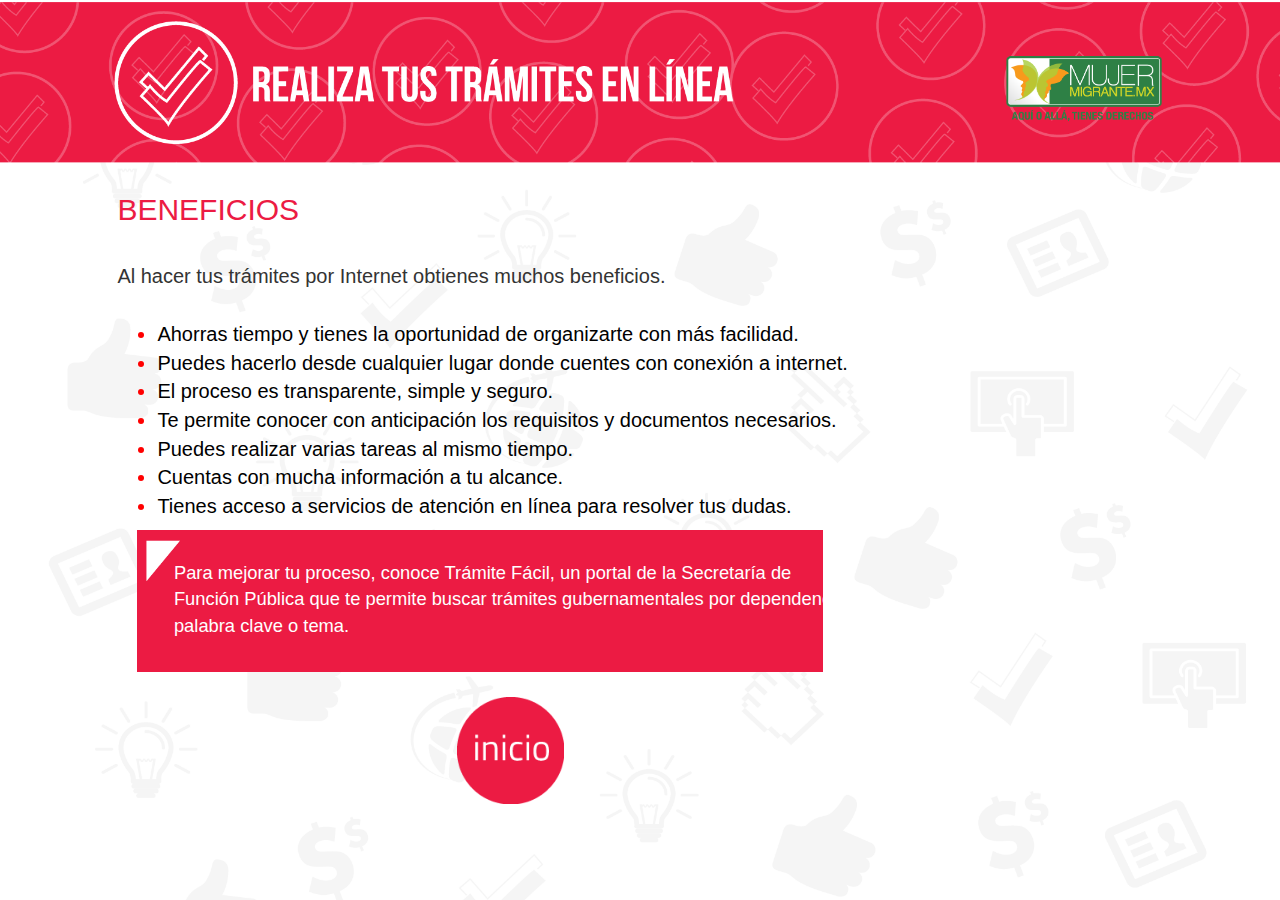
==== beneficios.html @ 869783be "almost_normal_views" ====
<!DOCTYPE HTML>
<html>
  <head>
    <meta http-equiv="content-type" content="text/html; charset=utf-8">
    <link href="css/bootstrap.css" rel="stylesheet" />
    <link href="css/s2.css" rel="stylesheet" />
    <script type="text/javascript" src="js/jquery.js"></script>
    <script type="text/javascript" src="js/bootstrap.min.js"></script>
    <script type="text/javascript" src="js/personal.js"></script>
    <title>Beneficios</title>
  </head>
<body>
	<div id="" class="col-md-offset-9 col-md-3">
	 	<a target='_blank' href="http://mujermigrante.mx/"><img class="col-md-9" src="css/img/h1.logomm.png"></a>
	 </div>

	<div id="all_text" class="col-xs-10 col-sm-5 col-md-8">
		<p id="titulo_in">BENEFICIOS</p>
		<br>
		<p class="normal_text">Al hacer tus trámites por Internet obtienes muchos beneficios.</p>
		<br>
		<ul class="normal_text">
			<li><span>Ahorras tiempo y tienes la oportunidad de organizarte con más facilidad.</span></li>
			<li><span>Puedes hacerlo desde cualquier lugar donde cuentes con conexión a internet.</span></li>
			<li><span>El proceso es transparente, simple y seguro.</span></li>
			<li><span>Te permite conocer con anticipación los requisitos y documentos necesarios.</span></li>
			<li><span>Puedes realizar varias tareas al mismo tiempo.</span></li>
			<li><span>Cuentas con mucha información a tu alcance.</span></li>
			<li><span>Tienes acceso a servicios de atención en línea para resolver tus dudas.</span></li>

		</ul>	
	</div>

	<div class="col-md-offset-1 col-md-7">
		<img class="col-md-12" src="css/img/S2.Contenedor.png">
		<p id="sq_red">Para mejorar tu proceso, conoce Trámite Fácil, un portal de la Secretaría de Función Pública que te permite buscar trámites gubernamentales por dependencia, palabra clave o tema.</p>
	</div>

	<div class="col-md-offset-4 col-md-8">
		<img class="inicio col-md-2" src="css/img/S2.Icono_inicio.png">	
    </div>  

	

	



     
  
                 
</body>
</html>
---- css/s2.css ----
body{
    background-image:url('img/S2.Background.png');
    background-repeat: no-repeat;
    background-size: cover;
}
#all_text{
	 margin-top: 2%;
    margin-left: 8%;
}
#titulo_in{
	   font-size: 30px;
	   color:#EC1B43;
}
.normal_text{
	    font-size: 20px;
}
.mujer_mig_log{
	    margin-top: -9%;
}

li {
  color: red; /* bullet color */
}
li span {
  color: black; /* text color */
}

#sq_red{
  position: absolute;
  margin-top: 4%;
  margin-left: 7%;
  font-size: 131%;
  color: white;

}
.inicio{
margin-top: 3%;
}
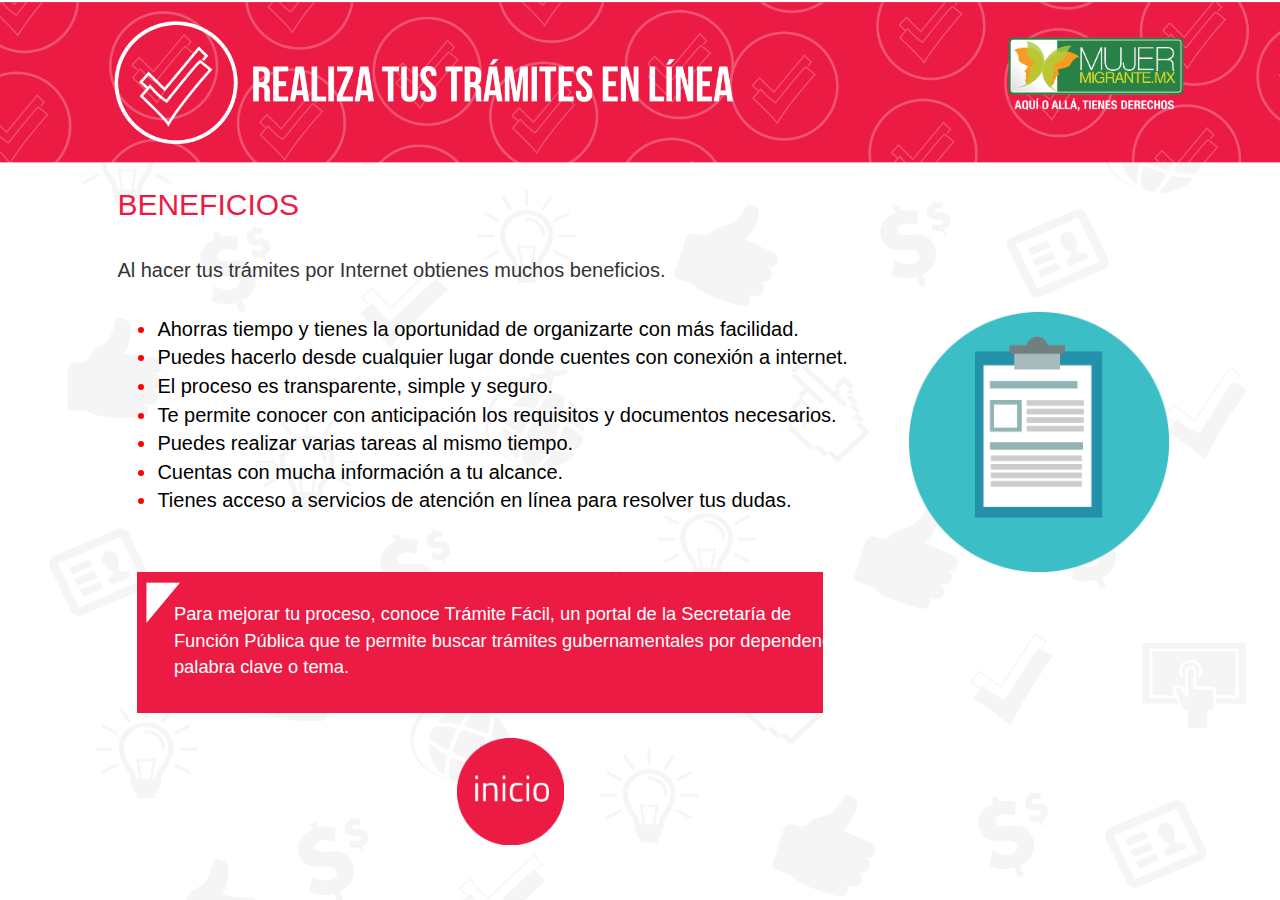
==== commit 52de3c86: "no_responisve" ====
--- a/beneficios.html
+++ b/beneficios.html
@@ -10,11 +10,11 @@
     <title>Beneficios</title>
   </head>
 <body>
-	<div id="" class="col-md-offset-9 col-md-3">
-	 	<a target='_blank' href="http://mujermigrante.mx/"><img class="col-md-9" src="css/img/h1.logomm.png"></a>
-	 </div>
+	<div id="" class="col-md-offset-9 col-xs-offset-8 col-xs-4 col-sm-3 col-md-3">
+      <a target="_blank" href="http://mujermigrante.mx/"><img class="mujer_mig_log col-xs-12 col-sm-12 col-md-10" src="css/img/h1.logomm.png"></a>
+    </div>
 
-	<div id="all_text" class="col-xs-10 col-sm-5 col-md-8">
+	<div id="all_text" class=" col-md-8">
 		<p id="titulo_in">BENEFICIOS</p>
 		<br>
 		<p class="normal_text">Al hacer tus trámites por Internet obtienes muchos beneficios.</p>
@@ -30,11 +30,17 @@
 
 		</ul>	
 	</div>
+		<div id="hoja" class="col-md-3">
+		<img class="col-md-12" src="css/img/Imagen beneficios.png">
+	</div>
 
 	<div class="col-md-offset-1 col-md-7">
 		<img class="col-md-12" src="css/img/S2.Contenedor.png">
 		<p id="sq_red">Para mejorar tu proceso, conoce Trámite Fácil, un portal de la Secretaría de Función Pública que te permite buscar trámites gubernamentales por dependencia, palabra clave o tema.</p>
 	</div>
+
+
+
 
 	<div class="col-md-offset-4 col-md-8">
 		<img class="inicio col-md-2" src="css/img/S2.Icono_inicio.png">	
--- a/css/s2.css
+++ b/css/s2.css
@@ -35,4 +35,8 @@
 }
 .inicio{
 margin-top: 3%;
+}
+#hoja{
+      margin-top: 12%;
+    margin-left: -6%;
 }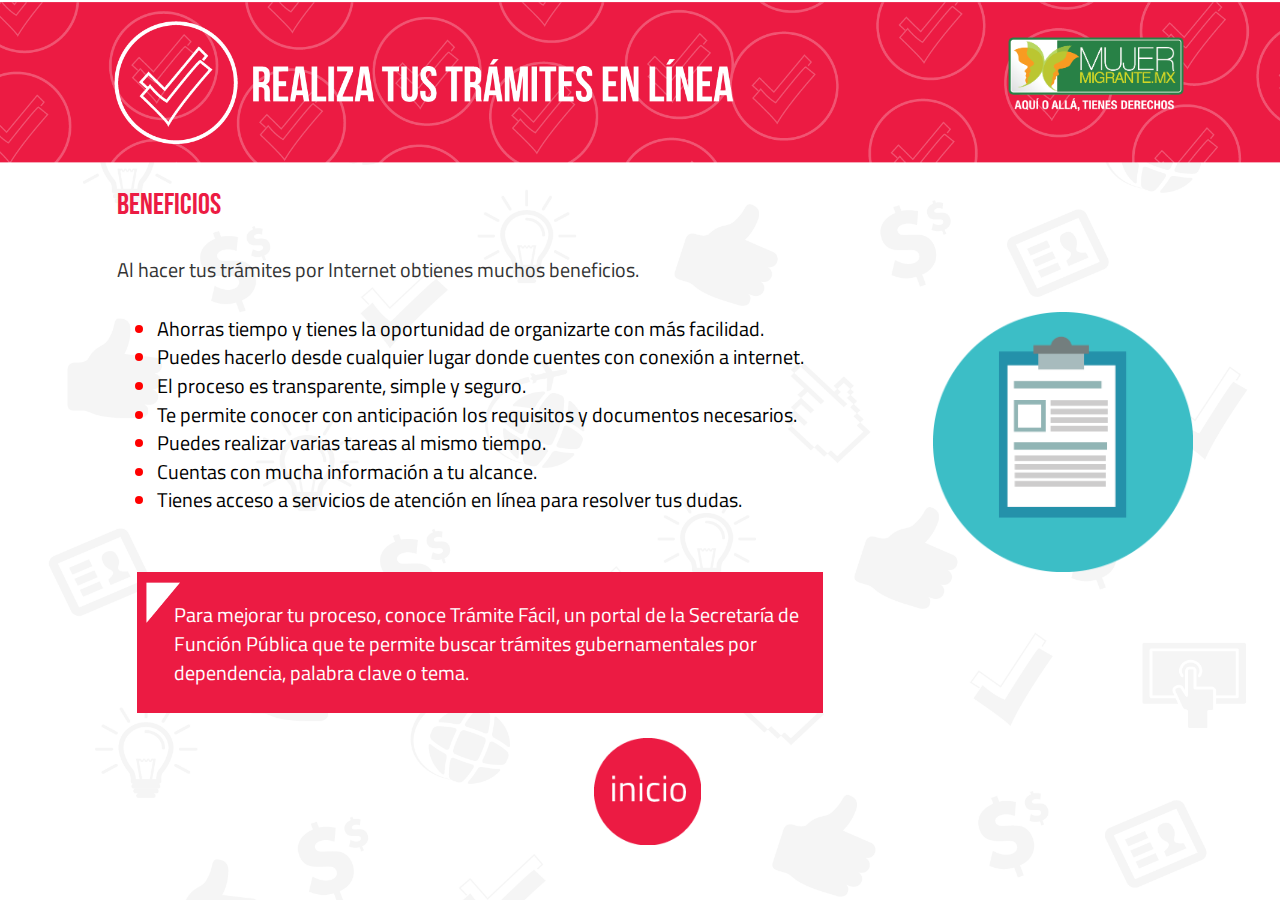
==== commit 8db0f27b: "logo" ====
--- a/beneficios.html
+++ b/beneficios.html
@@ -4,22 +4,23 @@
     <meta http-equiv="content-type" content="text/html; charset=utf-8">
     <link href="css/bootstrap.css" rel="stylesheet" />
     <link href="css/s2.css" rel="stylesheet" />
+    <link href="css/style-all.css" rel="stylesheet" />
     <script type="text/javascript" src="js/jquery.js"></script>
     <script type="text/javascript" src="js/bootstrap.min.js"></script>
     <script type="text/javascript" src="js/personal.js"></script>
     <title>Beneficios</title>
   </head>
 <body>
-	<div id="" class="col-md-offset-9 col-xs-offset-8 col-xs-4 col-sm-3 col-md-3">
+    <div id="" class="col-md-offset-9 col-xs-offset-8 col-xs-4 col-sm-3 col-md-3">
       <a target="_blank" href="http://mujermigrante.mx/"><img class="mujer_mig_log col-xs-12 col-sm-12 col-md-10" src="css/img/h1.logomm.png"></a>
     </div>
 
-	<div id="all_text" class=" col-md-8">
-		<p id="titulo_in">BENEFICIOS</p>
+	<div id="all_text" class="col-xs-8 col-sm-8 col-md-8 ">
+		<p class="titulo" id="titulo_in">BENEFICIOS</p>
 		<br>
-		<p class="normal_text">Al hacer tus trámites por Internet obtienes muchos beneficios.</p>
+		<p class="normal_text text">Al hacer tus trámites por Internet obtienes muchos beneficios.</p>
 		<br>
-		<ul class="normal_text">
+		<ul class="normal_text text">
 			<li><span>Ahorras tiempo y tienes la oportunidad de organizarte con más facilidad.</span></li>
 			<li><span>Puedes hacerlo desde cualquier lugar donde cuentes con conexión a internet.</span></li>
 			<li><span>El proceso es transparente, simple y seguro.</span></li>
@@ -30,21 +31,17 @@
 
 		</ul>	
 	</div>
-		<div id="hoja" class="col-md-3">
-		<img class="col-md-12" src="css/img/Imagen beneficios.png">
+		<div id="hoja" class="col-md-3 col-sm-3 col-xs-3">
+		<img class="col-md-12 col-sm-11 col-xs-11 col-sm-offset-1 col-xs-offset-1" src="css/img/Imagen beneficios.png">
 	</div>
 
-	<div class="col-md-offset-1 col-md-7">
-		<img class="col-md-12" src="css/img/S2.Contenedor.png">
-		<p id="sq_red">Para mejorar tu proceso, conoce Trámite Fácil, un portal de la Secretaría de Función Pública que te permite buscar trámites gubernamentales por dependencia, palabra clave o tema.</p>
+	<div class="col-md-offset-1 col-md-7 col-sm-offset-1 col-sm-9 col-xs-offset-1 col-xs-9 text">
+		<img class="col-md-12 col-sm-12 col-xs-12" src="css/img/S2.Contenedor.png">
+		<p id="sq_red">Para mejorar tu proceso, conoce <bold>Trámite Fácil</bold>, un portal de la Secretaría de Función Pública que te permite buscar trámites gubernamentales por dependencia, palabra clave o tema.</p>
 	</div>
-
-
-
-
-	<div class="col-md-offset-4 col-md-8">
-		<img class="inicio col-md-2" src="css/img/S2.Icono_inicio.png">	
-    </div>  
+     <div class="col-md-offset-4 col-md-8 col-sm-8 col-xs-8 col-sm-offset-4 col-xs-offset-4">
+      <a href='index.html'><img src='css/img/S2.Icono_inicio.png' class='col-xs-3 col-md-2 inicio col-md-offset-2 col-xs-offset-2'></a>
+    </div>
 
 	
 
--- a/css/s2.css
+++ b/css/s2.css
@@ -29,7 +29,7 @@
   position: absolute;
   margin-top: 4%;
   margin-left: 7%;
-  font-size: 131%;
+ font-size: 20px;
   color: white;
 
 }
@@ -39,4 +39,25 @@
 #hoja{
       margin-top: 12%;
     margin-left: -6%;
+}
+@media (max-width: 1173px) {
+  #sq_red{
+     font-size: 17px;
+  }
+}
+@media (max-width: 1220px) {
+  #sq_red{
+     font-size: 15px;
+  }
+}
+@media (max-width: 1095px) {
+  #sq_red{
+     font-size: 16px;
+  }
+}
+@media (max-width: 875px) {
+  .mujer_mig_log{
+     font-size: 16px;
+      margin-left: 39%;
+  }
 }--- a/css/style-all.css
+++ b/css/style-all.css
@@ -0,0 +1,39 @@
+@font-face{
+  font-family: "titulos";
+  src: url("fonts/BebasNeue.woff") format("woff");
+}
+@font-face{
+  font-family: "texto";
+  src: url("fonts/TitilliumWeb-Regular.woff") format("woff");
+}
+@font-face{
+  font-family: "bold";
+  src: url("fonts/TitilliumWeb-Bold.woff") format("woff");
+}
+.titulo{
+  font-family: 'titulos';
+}
+.text{
+  font-family: 'texto';
+}
+.bold-text{
+  font-family: 'bold';
+  text-align: center;
+}
+.mrgn{
+  margin-top: 2%;
+}
+@media (max-width: 1050px) {
+  #sp{
+    font-size: 16px;
+  }
+}
+@media (max-width: 800px) {
+  body{
+    width: 800px;
+  }
+
+  #top-head img{
+    width: 800px;
+  }
+}
